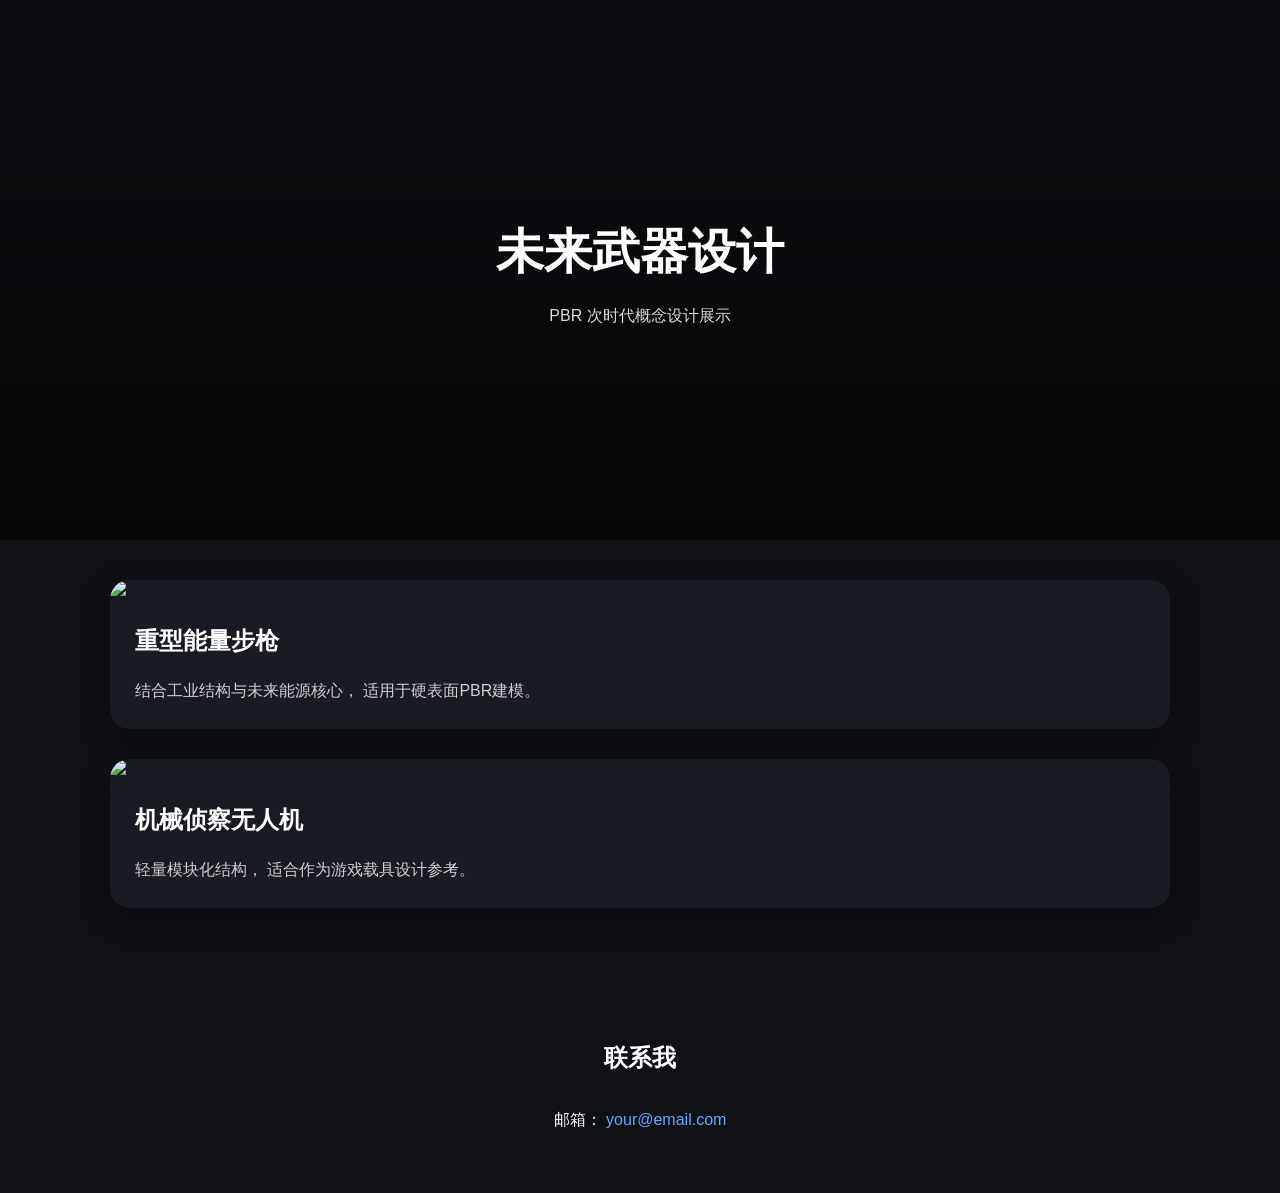
==== index.html @ 17ba1935 "Add files via upload" ====
<!DOCTYPE html>
<html lang="zh-CN">
<head>
<meta charset="UTF-8">

<!-- 手机端自适应核心 -->
<meta name="viewport" content="width=device-width, initial-scale=1.0">

<title>作品展示</title>

<style>

*{
    margin:0;
    padding:0;
    box-sizing:border-box;
}

body{
    background:#0f1115;
    color:white;
    font-family:
    "PingFang SC",
    "Microsoft YaHei",
    sans-serif;

    line-height:1.7;
}

/* 顶部封面 */

.hero{
    width:100%;
    height:60vh;

    background-image:
    url("https://picsum.photos/1200/800");

    background-size:cover;
    background-position:center;

    display:flex;
    align-items:center;
    justify-content:center;

    position:relative;
}

.hero::after{
    content:"";
    position:absolute;
    inset:0;

    background:
    linear-gradient(
        to bottom,
        rgba(0,0,0,0.2),
        rgba(0,0,0,0.7)
    );
}

.hero-content{
    position:relative;
    z-index:2;

    text-align:center;
    padding:20px;
}

.hero h1{
    font-size:48px;
    margin-bottom:10px;
}

.hero p{
    opacity:0.85;
}

/* 内容区域 */

.container{
    width:100%;
    max-width:1100px;

    margin:auto;
    padding:40px 20px;
}

/* 卡片 */

.card{
    background:#181b22;

    border-radius:20px;

    overflow:hidden;

    margin-bottom:30px;

    box-shadow:
    0 10px 30px rgba(0,0,0,0.3);
}

.card img{
    width:100%;
    display:block;
}

.card-content{
    padding:25px;
}

.card h2{
    margin-bottom:15px;
}

.card p{
    color:#cfcfcf;
}

/* 联系方式 */

.contact{
    text-align:center;
    padding:60px 20px;
}

.contact a{
    color:#66aaff;
    text-decoration:none;
}

/* 手机端优化 */

@media (max-width:768px){

    .hero{
        height:45vh;
    }

    .hero h1{
        font-size:32px;
    }

    .hero p{
        font-size:14px;
    }

    .container{
        padding:20px 15px;
    }

    .card-content{
        padding:18px;
    }

}

</style>
</head>

<body>

<!-- 顶部 -->

<section class="hero">

    <div class="hero-content">

        <h1>未来武器设计</h1>

        <p>
            PBR 次时代概念设计展示
        </p>

    </div>

</section>

<!-- 内容 -->

<div class="container">

    <!-- 作品1 -->

    <div class="card">

        <img src="https://picsum.photos/900/500?1">

        <div class="card-content">

            <h2>重型能量步枪</h2>

            <p>
                结合工业结构与未来能源核心，
                适用于硬表面PBR建模。
            </p>

        </div>

    </div>

    <!-- 作品2 -->

    <div class="card">

        <img src="https://picsum.photos/900/500?2">

        <div class="card-content">

            <h2>机械侦察无人机</h2>

            <p>
                轻量模块化结构，
                适合作为游戏载具设计参考。
            </p>

        </div>

    </div>

</div>

<!-- 联系方式 -->

<section class="contact">

    <h2>联系我</h2>

    <br>

    <p>
        邮箱：
        <a href="#">
            your@email.com
        </a>
    </p>

</section>

</body>
</html>
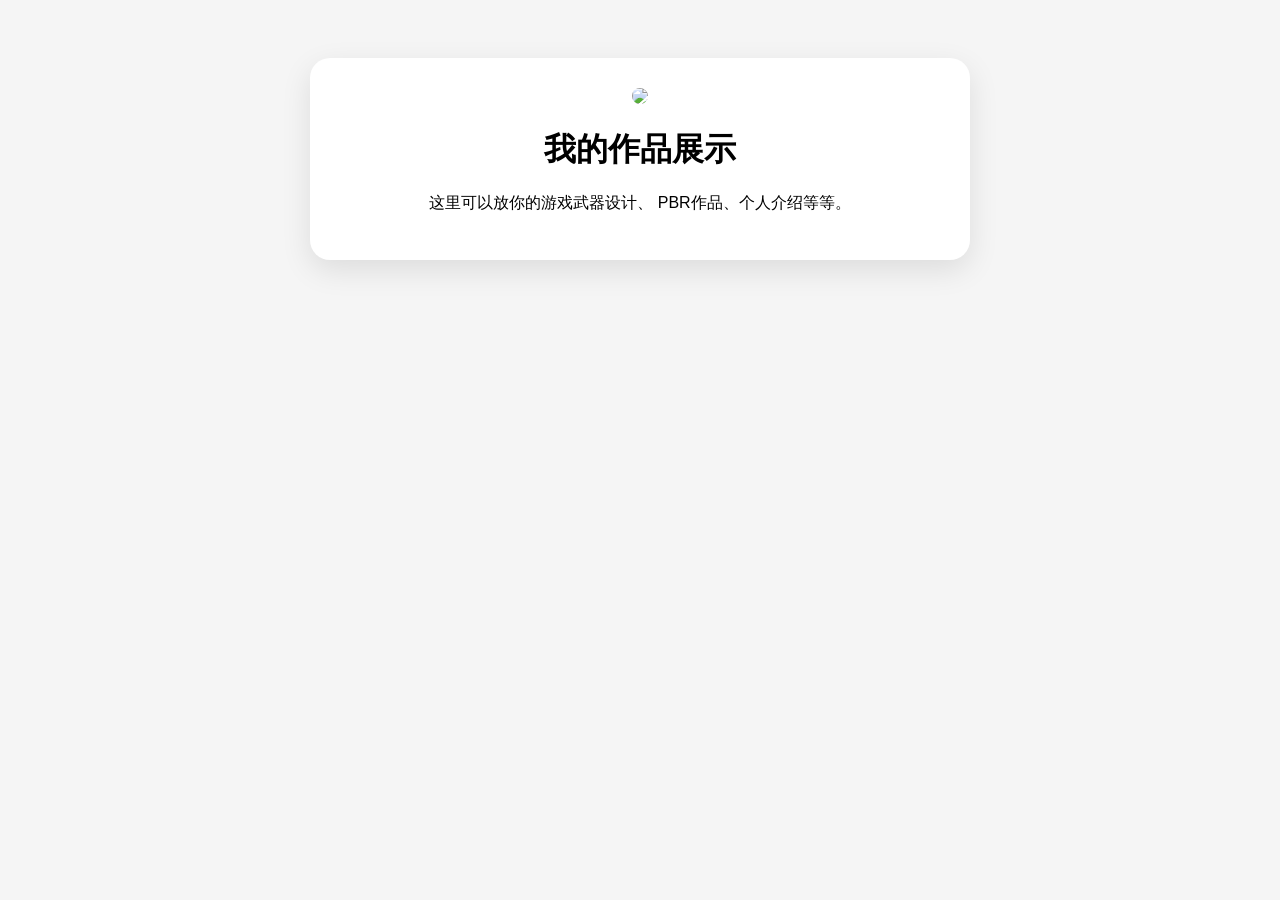
==== commit aedc8799: "Add files via upload" ====
--- a/index.html
+++ b/index.html
@@ -1,242 +1,49 @@
 <!DOCTYPE html>
-<html lang="zh-CN">
+<html lang="zh">
 <head>
-<meta charset="UTF-8">
+    <meta charset="UTF-8">
+    <meta name="viewport" content="width=device-width, initial-scale=1.0">
+    <title>我的展示页</title>
 
-<!-- 手机端自适应核心 -->
-<meta name="viewport" content="width=device-width, initial-scale=1.0">
+    <style>
+        body{
+            font-family: Arial;
+            background:#f5f5f5;
+            text-align:center;
+            padding:50px;
+        }
 
-<title>作品展示</title>
+        .card{
+            background:white;
+            max-width:600px;
+            margin:auto;
+            padding:30px;
+            border-radius:20px;
+            box-shadow:0 10px 30px rgba(0,0,0,0.1);
+        }
 
-<style>
+        img{
+            width:100%;
+            border-radius:12px;
+        }
 
-*{
-    margin:0;
-    padding:0;
-    box-sizing:border-box;
-}
-
-body{
-    background:#0f1115;
-    color:white;
-    font-family:
-    "PingFang SC",
-    "Microsoft YaHei",
-    sans-serif;
-
-    line-height:1.7;
-}
-
-/* 顶部封面 */
-
-.hero{
-    width:100%;
-    height:60vh;
-
-    background-image:
-    url("https://picsum.photos/1200/800");
-
-    background-size:cover;
-    background-position:center;
-
-    display:flex;
-    align-items:center;
-    justify-content:center;
-
-    position:relative;
-}
-
-.hero::after{
-    content:"";
-    position:absolute;
-    inset:0;
-
-    background:
-    linear-gradient(
-        to bottom,
-        rgba(0,0,0,0.2),
-        rgba(0,0,0,0.7)
-    );
-}
-
-.hero-content{
-    position:relative;
-    z-index:2;
-
-    text-align:center;
-    padding:20px;
-}
-
-.hero h1{
-    font-size:48px;
-    margin-bottom:10px;
-}
-
-.hero p{
-    opacity:0.85;
-}
-
-/* 内容区域 */
-
-.container{
-    width:100%;
-    max-width:1100px;
-
-    margin:auto;
-    padding:40px 20px;
-}
-
-/* 卡片 */
-
-.card{
-    background:#181b22;
-
-    border-radius:20px;
-
-    overflow:hidden;
-
-    margin-bottom:30px;
-
-    box-shadow:
-    0 10px 30px rgba(0,0,0,0.3);
-}
-
-.card img{
-    width:100%;
-    display:block;
-}
-
-.card-content{
-    padding:25px;
-}
-
-.card h2{
-    margin-bottom:15px;
-}
-
-.card p{
-    color:#cfcfcf;
-}
-
-/* 联系方式 */
-
-.contact{
-    text-align:center;
-    padding:60px 20px;
-}
-
-.contact a{
-    color:#66aaff;
-    text-decoration:none;
-}
-
-/* 手机端优化 */
-
-@media (max-width:768px){
-
-    .hero{
-        height:45vh;
-    }
-
-    .hero h1{
-        font-size:32px;
-    }
-
-    .hero p{
-        font-size:14px;
-    }
-
-    .container{
-        padding:20px 15px;
-    }
-
-    .card-content{
-        padding:18px;
-    }
-
-}
-
-</style>
+        h1{
+            margin-top:20px;
+        }
+    </style>
 </head>
-
 <body>
 
-<!-- 顶部 -->
+    <div class="card">
+        <img src="https://picsum.photos/600/300">
 
-<section class="hero">
-
-    <div class="hero-content">
-
-        <h1>未来武器设计</h1>
+        <h1>我的作品展示</h1>
 
         <p>
-            PBR 次时代概念设计展示
+            这里可以放你的游戏武器设计、
+            PBR作品、个人介绍等等。
         </p>
-
     </div>
-
-</section>
-
-<!-- 内容 -->
-
-<div class="container">
-
-    <!-- 作品1 -->
-
-    <div class="card">
-
-        <img src="https://picsum.photos/900/500?1">
-
-        <div class="card-content">
-
-            <h2>重型能量步枪</h2>
-
-            <p>
-                结合工业结构与未来能源核心，
-                适用于硬表面PBR建模。
-            </p>
-
-        </div>
-
-    </div>
-
-    <!-- 作品2 -->
-
-    <div class="card">
-
-        <img src="https://picsum.photos/900/500?2">
-
-        <div class="card-content">
-
-            <h2>机械侦察无人机</h2>
-
-            <p>
-                轻量模块化结构，
-                适合作为游戏载具设计参考。
-            </p>
-
-        </div>
-
-    </div>
-
-</div>
-
-<!-- 联系方式 -->
-
-<section class="contact">
-
-    <h2>联系我</h2>
-
-    <br>
-
-    <p>
-        邮箱：
-        <a href="#">
-            your@email.com
-        </a>
-    </p>
-
-</section>
 
 </body>
 </html>
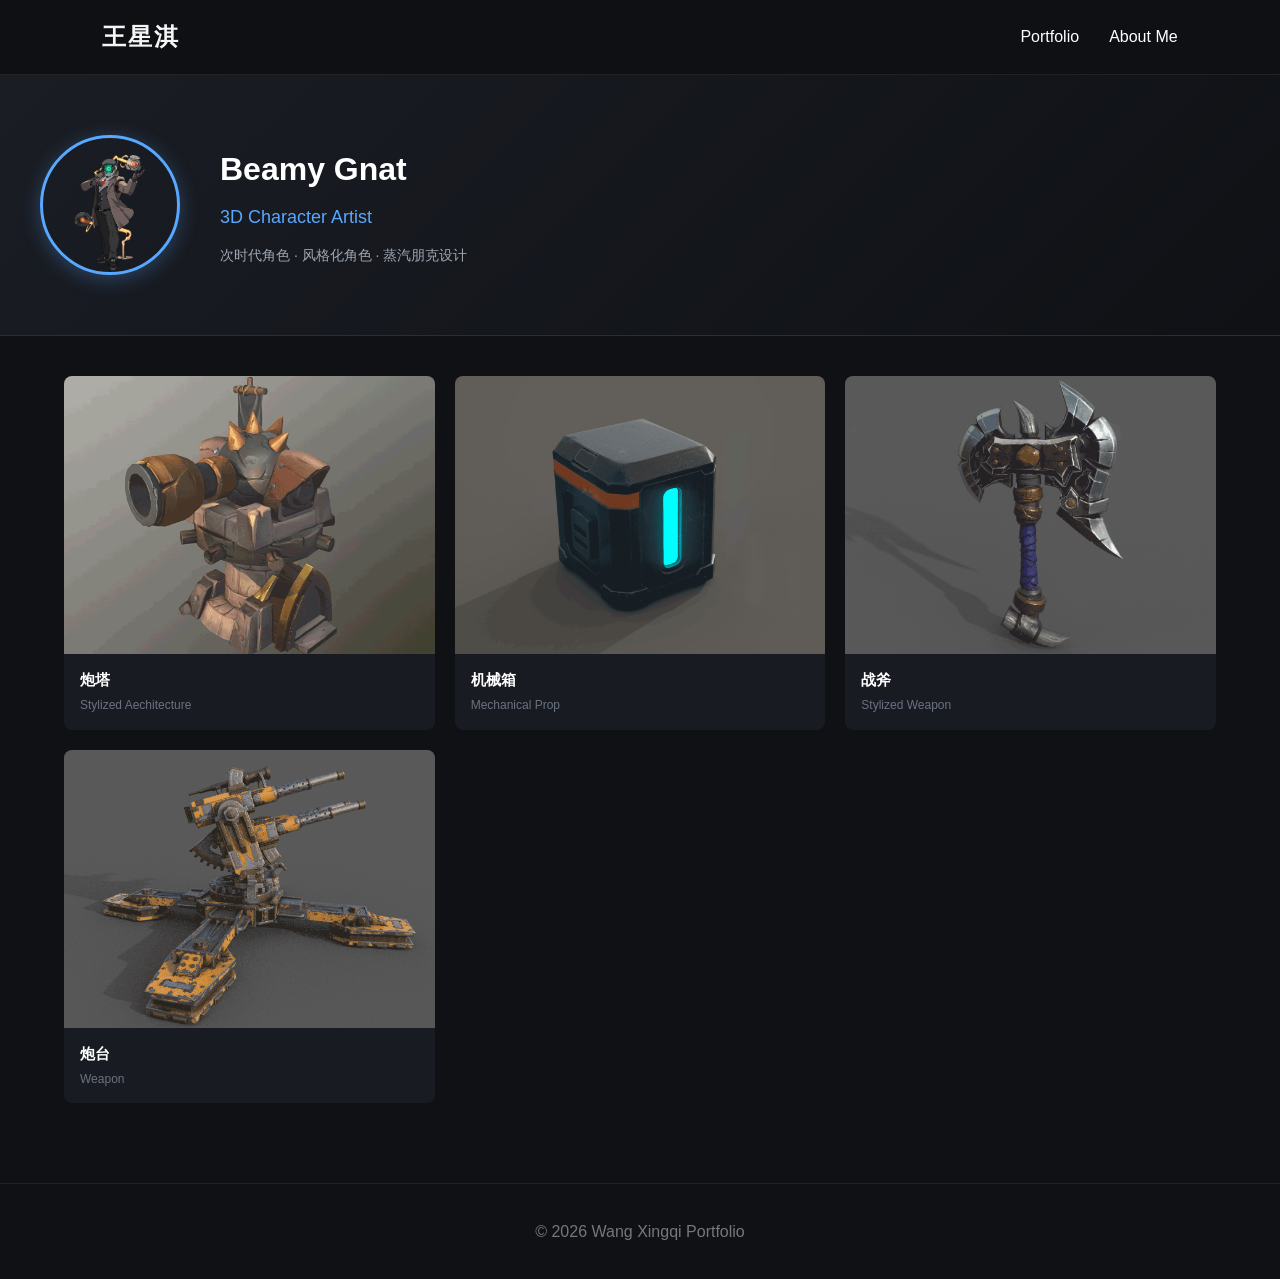
==== commit 2432b95b: "3" ====
--- a/index.html
+++ b/index.html
@@ -1,49 +1,251 @@
 <!DOCTYPE html>
-<html lang="zh">
+<html lang="zh-CN">
+
 <head>
+
     <meta charset="UTF-8">
-    <meta name="viewport" content="width=device-width, initial-scale=1.0">
-    <title>我的展示页</title>
-
-    <style>
-        body{
-            font-family: Arial;
-            background:#f5f5f5;
-            text-align:center;
-            padding:50px;
-        }
-
-        .card{
-            background:white;
-            max-width:600px;
-            margin:auto;
-            padding:30px;
-            border-radius:20px;
-            box-shadow:0 10px 30px rgba(0,0,0,0.1);
-        }
-
-        img{
-            width:100%;
-            border-radius:12px;
-        }
-
-        h1{
-            margin-top:20px;
-        }
-    </style>
+
+    <meta name="viewport"
+        content="width=device-width, initial-scale=1.0">
+
+    <title>王星淇 | Portfolio</title>
+
+    <link rel="stylesheet" href="css/style.css">
+<link rel="stylesheet" href="css/about.css">
+
 </head>
+
 <body>
 
-    <div class="card">
-        <img src="https://picsum.photos/600/300">
-
-        <h1>我的作品展示</h1>
+    <!-- 顶部导航 -->
+
+    <header>
+
+        <div class="logo">
+
+            王星淇
+
+        </div>
+
+        <nav>
+
+            <a href="index.html">Portfolio</a>
+
+            <a href="about.html">About Me</a>
+
+        </nav>
+
+    </header>
+
+
+    <!-- Profile Header -->
+
+    <section class="profile-header">
+
+        <div class="profile-content">
+
+            <div class="profile-avatar" id="avatar-container">
+                <div class="avatar-frame">
+                    <img src="icons/headportrait.webp" alt="Avatar" class="avatar" id="avatar-image">
+                </div>
+                <div class="avatar-hint">双击编辑</div>
+            </div>
+
+            <div class="profile-info">
+
+                <h1>Beamy Gnat</h1>
+
+                <h2>3D Character Artist</h2>
+
+                <p>次时代角色 · 风格化角色 · 蒸汽朋克设计</p>
+
+            </div>
+
+        </div>
+
+    </section>
+
+
+    <!-- 作品 -->
+
+    <main class="gallery">
+
+        <!-- 第一张 -->
+	<a href="works/scene01.html" class="card" data-category="modeling">
+            <img src="assets\image\scene01\cover.gif" alt="炮塔">
+            <div class="card-overlay">
+                <div class="overlay-icon">+</div>
+                <div class="overlay-info">
+                    <h4>炮塔</h4>
+                    <span>Stylized Aechitecture</span>
+                </div>
+            </div>
+            <div class="info">
+                <h3>炮塔</h3>
+                <p>Stylized Aechitecture</p>
+            </div>
+        </a>
+
+
+
+
+      
+
+
+
+	<!-- 第二张 -->
+
+	  <a href="works/prop01.html" class="card" data-category="modeling">
+            <img src="assets\image\prop01\cover.gif" alt="机箱">
+            <div class="card-overlay">
+                <div class="overlay-icon">+</div>
+                <div class="overlay-info">
+                    <h4>机械箱</h4>
+                    <span>Mechanical Prop</span>
+                </div>
+            </div>
+            <div class="info">
+                <h3>机械箱</h3>
+                <p>Mechanical Prop</p>
+            </div>
+        </a>
+
+
+
+
+
+
+	<!-- 第三张 -->
+
+		<a href="works/prop02.html" class="card" data-category="modeling">
+            <img src="assets\image\prop02\cover.gif" alt="战斧">
+            <div class="card-overlay">
+                <div class="overlay-icon">+</div>
+                <div class="overlay-info">
+                    <h4>战斧</h4>
+                    <span>Stylized Weapon</span>
+                </div>
+            </div>
+            <div class="info">
+                <h3>战斧</h3>
+                <p>Stylized Weapon</p>
+            </div>
+        </a>
+
+
+
+	<!-- 第四张 -->
+
+	<a href="works/scene02.html" class="card" data-category="modeling">
+            <img src="assets\image\scene02\cover.gif" alt="炮台">
+            <div class="card-overlay">
+                <div class="overlay-icon">+</div>
+                <div class="overlay-info">
+                    <h4>炮台</h4>
+                    <span>Weapon</span>
+                </div>
+            </div>
+            <div class="info">
+                <h3>炮台</h3>
+                <p>Weapon</p>
+            </div>
+        </a>
+
+
+
+        <!-- 新作品复制下面这一块即可 -->
+
+        <!--
+
+        <a href="works/demo.html" class="card" data-category="modeling">
+            <img src="assets\image\demo\cover.gif" alt="作品名称">
+            <div class="card-overlay">
+                <div class="overlay-icon">+</div>
+                <div class="overlay-info">
+                    <h4>新作品名称</h4>
+                    <span>分类名称</span>
+                </div>
+            </div>
+            <div class="info">
+                <h3>新作品名称</h3>
+                <p>分类名称</p>
+            </div>
+        </a>
+
+        -->
+
+    </main>
+
+
+    <!-- 底部 -->
+
+    <footer>
 
         <p>
-            这里可以放你的游戏武器设计、
-            PBR作品、个人介绍等等。
+
+            © 2026 Wang Xingqi Portfolio
+
         </p>
+
+    </footer>
+
+    <div class="avatar-editor-modal" id="avatar-editor-modal">
+        <div class="modal-overlay" id="modal-overlay"></div>
+        <div class="modal-content">
+            <div class="modal-header">
+                <h3>编辑头像</h3>
+                <button class="close-btn" id="close-editor">×</button>
+            </div>
+            <div class="modal-body">
+                <div class="editor-preview">
+                    <div class="preview-frame">
+                        <img src="icons/headportrait.webp" class="preview-image" id="preview-image">
+                    </div>
+                </div>
+                <div class="editor-controls">
+                    <div class="control-group">
+                        <label>水平位置</label>
+                        <input type="range" id="crop-x" min="0" max="100" value="50">
+                    </div>
+                    <div class="control-group">
+                        <label>垂直位置</label>
+                        <input type="range" id="crop-y" min="0" max="100" value="15">
+                    </div>
+                    <div class="control-group">
+                        <label>缩放</label>
+                        <input type="range" id="scale" min="1" max="3" step="0.1" value="1">
+                    </div>
+                    <div class="control-group">
+                        <label>旋转</label>
+                        <input type="range" id="rotate" min="-180" max="180" value="0">
+                    </div>
+                    <div class="control-row">
+                        <button id="flip-h">水平翻转</button>
+                        <button id="flip-v">垂直翻转</button>
+                    </div>
+                    <div class="control-row">
+                        <button id="reset-avatar">重置</button>
+                        <button id="apply-avatar">应用</button>
+                    </div>
+                </div>
+            </div>
+        </div>
     </div>
 
+    <div class="confirm-modal" id="confirm-modal">
+        <div class="modal-overlay" id="confirm-overlay"></div>
+        <div class="confirm-content">
+            <h3>确认应用更改？</h3>
+            <p>更改将被保存并在下次打开网页时保留。</p>
+            <div class="confirm-buttons">
+                <button id="confirm-no">取消</button>
+                <button id="confirm-yes">确认</button>
+            </div>
+        </div>
+    </div>
+
+    <script src="js/script.js"></script>
+
 </body>
+
 </html>
--- a/css/style.css
+++ b/css/style.css
@@ -0,0 +1,627 @@
+/* ===========================
+   全局设置
+=========================== */
+
+* {
+    margin: 0;
+    padding: 0;
+    box-sizing: border-box;
+}
+
+html {
+    scroll-behavior: smooth;
+}
+
+body {
+    background: #0f1115;
+    color: #f5f5f5;
+    font-family: "Microsoft YaHei", "PingFang SC", Arial, sans-serif;
+    line-height: 1.6;
+}
+
+/* ===========================
+   顶部导航
+=========================== */
+
+header {
+    position: sticky;
+    top: 0;
+    z-index: 1000;
+
+    background: rgba(15,17,21,.9);
+    backdrop-filter: blur(10px);
+
+    display: flex;
+    justify-content: space-between;
+    align-items: center;
+
+    padding: 18px 8%;
+    border-bottom: 1px solid #222;
+}
+
+.logo {
+    font-size: 24px;
+    font-weight: bold;
+    letter-spacing: 2px;
+}
+
+nav {
+    display: flex;
+    gap: 30px;
+}
+
+nav a {
+
+    color: white;
+
+    text-decoration: none;
+
+    transition: .3s;
+}
+
+nav a:hover {
+
+    color: #59a8ff;
+
+}
+
+/* ===========================
+   Profile Header
+=========================== */
+
+.profile-header {
+    background: linear-gradient(135deg, #1a1d24 0%, #0f1115 100%);
+    padding: 60px 20px;
+    border-bottom: 1px solid #2a2e38;
+}
+
+.profile-content {
+    max-width: 1200px;
+    margin: 0 auto;
+    display: flex;
+    align-items: center;
+    gap: 40px;
+}
+
+.profile-avatar {
+    flex-shrink: 0;
+    position: relative;
+}
+
+.avatar-frame {
+    width: 140px;
+    height: 140px;
+    border-radius: 50%;
+    overflow: hidden;
+    border: 3px solid #59a8ff;
+    box-shadow: 0 4px 20px rgba(89, 168, 255, 0.3);
+    cursor: pointer;
+    position: relative;
+}
+
+.avatar {
+    width: 100%;
+    height: 100%;
+    object-fit: cover;
+    object-position: 50% 15%;
+    transform-origin: center center;
+    transition: transform 0.2s ease;
+}
+
+.avatar-hint {
+    position: absolute;
+    bottom: -24px;
+    left: 50%;
+    transform: translateX(-50%);
+    font-size: 11px;
+    color: #6b7280;
+    opacity: 0;
+    transition: opacity 0.3s ease;
+}
+
+.profile-avatar:hover .avatar-hint {
+    opacity: 1;
+}
+
+.avatar-editor-modal {
+    display: none;
+    position: fixed;
+    top: 0;
+    left: 0;
+    right: 0;
+    bottom: 0;
+    z-index: 2000;
+    justify-content: center;
+    align-items: center;
+}
+
+.avatar-editor-modal.active {
+    display: flex;
+}
+
+.modal-overlay {
+    position: absolute;
+    top: 0;
+    left: 0;
+    right: 0;
+    bottom: 0;
+    background: rgba(0, 0, 0, 0.8);
+    backdrop-filter: blur(4px);
+}
+
+.modal-content {
+    position: relative;
+    background: #1a1d24;
+    border-radius: 12px;
+    border: 1px solid #2d313a;
+    width: 90%;
+    max-width: 600px;
+    max-height: 90vh;
+    overflow: hidden;
+    animation: modalIn 0.3s ease;
+}
+
+@keyframes modalIn {
+    from {
+        opacity: 0;
+        transform: scale(0.95);
+    }
+    to {
+        opacity: 1;
+        transform: scale(1);
+    }
+}
+
+.modal-header {
+    display: flex;
+    justify-content: space-between;
+    align-items: center;
+    padding: 16px 20px;
+    border-bottom: 1px solid #2d313a;
+}
+
+.modal-header h3 {
+    font-size: 18px;
+    font-weight: 600;
+}
+
+.close-btn {
+    width: 32px;
+    height: 32px;
+    border: none;
+    background: #2d313a;
+    color: #f5f5f5;
+    border-radius: 6px;
+    font-size: 20px;
+    cursor: pointer;
+    display: flex;
+    justify-content: center;
+    align-items: center;
+    transition: all 0.2s ease;
+}
+
+.close-btn:hover {
+    background: #59a8ff;
+}
+
+.modal-body {
+    padding: 20px;
+    display: flex;
+    gap: 24px;
+}
+
+.editor-preview {
+    flex-shrink: 0;
+}
+
+.preview-frame {
+    width: 200px;
+    height: 200px;
+    border-radius: 50%;
+    overflow: hidden;
+    border: 3px solid #59a8ff;
+    position: relative;
+    box-shadow: 0 4px 20px rgba(89, 168, 255, 0.3);
+}
+
+.preview-image {
+    width: 100%;
+    height: 100%;
+    object-fit: cover;
+    object-position: center center;
+    transform-origin: center center;
+    transition: transform 0.2s ease;
+}
+
+.editor-controls {
+    flex: 1;
+    min-width: 0;
+}
+
+.control-group {
+    margin-bottom: 14px;
+}
+
+.control-group label {
+    display: block;
+    font-size: 12px;
+    color: #9ea6b2;
+    margin-bottom: 6px;
+}
+
+.control-group input[type="range"] {
+    width: 100%;
+    height: 4px;
+    background: #2d313a;
+    border-radius: 2px;
+    outline: none;
+    appearance: none;
+    cursor: pointer;
+}
+
+.control-group input[type="range"]::-webkit-slider-thumb {
+    appearance: none;
+    width: 16px;
+    height: 16px;
+    background: #59a8ff;
+    border-radius: 50%;
+    cursor: pointer;
+    transition: transform 0.15s ease;
+}
+
+.control-group input[type="range"]::-webkit-slider-thumb:hover {
+    transform: scale(1.2);
+}
+
+.control-row {
+    display: flex;
+    gap: 10px;
+    margin-top: 14px;
+}
+
+.control-row button {
+    flex: 1;
+    padding: 10px 14px;
+    background: #2d313a;
+    border: none;
+    border-radius: 6px;
+    color: #f5f5f5;
+    font-size: 12px;
+    cursor: pointer;
+    transition: all 0.2s ease;
+}
+
+.control-row button:hover {
+    background: #59a8ff;
+    color: white;
+}
+
+.control-row button#apply-avatar {
+    background: #59a8ff;
+    color: white;
+}
+
+.control-row button#apply-avatar:hover {
+    background: #3d8de6;
+}
+
+/* ===========================
+   确认对话框
+=========================== */
+
+.confirm-modal {
+    display: none;
+    position: fixed;
+    top: 0;
+    left: 0;
+    right: 0;
+    bottom: 0;
+    z-index: 2100;
+    justify-content: center;
+    align-items: center;
+}
+
+.confirm-modal.active {
+    display: flex;
+}
+
+.confirm-content {
+    position: relative;
+    background: #1a1d24;
+    border-radius: 12px;
+    border: 1px solid #2d313a;
+    padding: 24px;
+    width: 90%;
+    max-width: 360px;
+    text-align: center;
+    animation: modalIn 0.2s ease;
+}
+
+.confirm-content h3 {
+    font-size: 18px;
+    margin-bottom: 8px;
+}
+
+.confirm-content p {
+    font-size: 14px;
+    color: #9ea6b2;
+    margin-bottom: 20px;
+}
+
+.confirm-buttons {
+    display: flex;
+    gap: 12px;
+}
+
+.confirm-buttons button {
+    flex: 1;
+    padding: 10px 14px;
+    border: none;
+    border-radius: 6px;
+    font-size: 14px;
+    cursor: pointer;
+    transition: all 0.2s ease;
+}
+
+.confirm-buttons button#confirm-no {
+    background: #2d313a;
+    color: #f5f5f5;
+}
+
+.confirm-buttons button#confirm-no:hover {
+    background: #3d424b;
+}
+
+.confirm-buttons button#confirm-yes {
+    background: #59a8ff;
+    color: white;
+}
+
+.confirm-buttons button#confirm-yes:hover {
+    background: #3d8de6;
+}
+
+.profile-info h1 {
+    font-size: 32px;
+    margin-bottom: 8px;
+    color: #ffffff;
+}
+
+.profile-info h2 {
+    font-size: 18px;
+    font-weight: normal;
+    color: #59a8ff;
+    margin-bottom: 12px;
+}
+
+.profile-info p {
+    font-size: 14px;
+    color: #9ea6b2;
+    line-height: 1.6;
+}
+
+/* ===========================
+   分类按钮
+=========================== */
+
+.category {
+    max-width: 1400px;
+    margin: 0 auto;
+    padding: 30px 5% 0;
+    display: flex;
+    justify-content: flex-start;
+    flex-wrap: wrap;
+    gap: 12px;
+}
+
+.category button {
+    background: transparent;
+    color: #9ea6b2;
+    border: 1px solid #2d313a;
+    padding: 8px 20px;
+    border-radius: 6px;
+    cursor: pointer;
+    font-size: 13px;
+    transition: all 0.25s ease;
+}
+
+.category button:hover {
+    background: rgba(89, 168, 255, 0.1);
+    border-color: #59a8ff;
+    color: #59a8ff;
+}
+
+.category .active {
+    background: #59a8ff;
+    border-color: #59a8ff;
+    color: white;
+}
+
+/* ===========================
+   作品区
+=========================== */
+
+.gallery {
+    width: 90%;
+    max-width: 1400px;
+    margin: 0 auto;
+    display: grid;
+    grid-template-columns: repeat(auto-fill, minmax(320px, 1fr));
+    gap: 20px;
+    padding: 40px 0 80px;
+}
+
+/* ===========================
+   卡片
+=========================== */
+
+.card {
+    background: #181b22;
+    border-radius: 8px;
+    overflow: hidden;
+    text-decoration: none;
+    color: white;
+    transition: all 0.3s ease;
+    position: relative;
+}
+
+.card:hover {
+    transform: translateY(-4px);
+    box-shadow: 0 10px 30px rgba(0, 0, 0, 0.4);
+}
+
+.card:hover .card-overlay {
+    opacity: 1;
+}
+
+.card-overlay {
+    position: absolute;
+    top: 0;
+    left: 0;
+    right: 0;
+    bottom: 0;
+    background: rgba(0, 0, 0, 0.6);
+    display: flex;
+    flex-direction: column;
+    justify-content: center;
+    align-items: center;
+    opacity: 0;
+    transition: opacity 0.3s ease;
+    backdrop-filter: blur(2px);
+}
+
+.overlay-icon {
+    width: 50px;
+    height: 50px;
+    border-radius: 50%;
+    background: rgba(89, 168, 255, 0.9);
+    display: flex;
+    justify-content: center;
+    align-items: center;
+    font-size: 20px;
+    margin-bottom: 12px;
+}
+
+.overlay-info {
+    text-align: center;
+}
+
+.overlay-info h4 {
+    font-size: 16px;
+    margin-bottom: 4px;
+}
+
+.overlay-info span {
+    font-size: 12px;
+    color: #9ea6b2;
+}
+
+/* ===========================
+   图片统一尺寸
+=========================== */
+
+.card img {
+    width: 100%;
+    aspect-ratio: 4 / 3;
+    object-fit: cover;
+    display: block;
+    transition: transform 0.4s ease;
+}
+
+.card:hover img {
+    transform: scale(1.05);
+}
+
+/* ===========================
+   卡片文字
+=========================== */
+
+.info {
+    padding: 14px 16px;
+}
+
+.info h3 {
+    margin-bottom: 4px;
+    font-size: 15px;
+    font-weight: 600;
+    white-space: nowrap;
+    overflow: hidden;
+    text-overflow: ellipsis;
+}
+
+.info p {
+    color: #6b7280;
+    font-size: 12px;
+}
+
+/* ===========================
+   页脚
+=========================== */
+
+footer {
+
+    border-top: 1px solid #222;
+
+    text-align: center;
+
+    padding: 35px;
+
+    color: #777;
+
+}
+
+/* ===========================
+   手机适配
+=========================== */
+
+@media(max-width:768px){
+    header {
+        flex-direction: column;
+        gap: 15px;
+        padding: 14px 5%;
+    }
+
+    .profile-header {
+        padding: 40px 20px;
+    }
+
+    .profile-content {
+        flex-direction: column;
+        text-align: center;
+        gap: 24px;
+    }
+
+    .avatar-frame {
+        width: 100px;
+        height: 100px;
+    }
+
+    .modal-body {
+        flex-direction: column;
+        align-items: center;
+    }
+
+    .preview-frame {
+        width: 160px;
+        height: 160px;
+    }
+
+    .profile-info h1 {
+        font-size: 26px;
+    }
+
+    .profile-info h2 {
+        font-size: 16px;
+    }
+
+    .category {
+        justify-content: center;
+    }
+
+    .gallery {
+        width: 95%;
+        grid-template-columns: repeat(auto-fill, minmax(280px, 1fr));
+        gap: 16px;
+        padding: 30px 0 60px;
+    }
+}
--- a/css/about.css
+++ b/css/about.css
@@ -0,0 +1,326 @@
+/* ==========================
+   About Page Style
+   Wang Xingqi Portfolio
+========================== */
+
+
+
+/* ==========================
+   个人介绍区域
+========================== */
+
+
+.about {
+
+    width: 90%;
+
+    max-width: 1000px;
+
+    margin: auto;
+
+    padding: 80px 0 50px;
+
+}
+
+
+
+.about-container {
+
+
+    display: flex;
+
+    align-items: center;
+
+    gap: 50px;
+
+
+}
+
+
+
+
+
+/* ==========================
+   头像
+========================== */
+
+
+.avatar {
+
+
+    flex: 0 0 160px;
+
+
+}
+
+
+
+.avatar img {
+
+
+    width: 160px;
+
+    height: 160px;
+
+
+    object-fit: cover;
+
+
+    border-radius: 50%;
+
+
+    border: 3px solid #2a2e38;
+
+
+}
+
+
+
+
+
+/* ==========================
+   文字介绍
+========================== */
+
+
+.about-text {
+
+
+    flex:1;
+
+
+}
+
+
+
+.about-text h1 {
+
+
+    font-size:38px;
+
+    margin-bottom:8px;
+
+
+}
+
+
+
+.about-text h2 {
+
+
+    color:#59a8ff;
+
+    font-size:18px;
+
+    font-weight:normal;
+
+    margin-bottom:24px;
+
+
+}
+
+
+
+.about-text p {
+
+
+    color:#b8b8b8;
+
+    line-height:1.9;
+
+    margin-bottom:12px;
+
+
+}
+
+
+
+.about-text .intro {
+
+
+    color:white;
+
+    font-size:16px;
+
+
+}
+
+
+
+
+
+/* ==========================
+   教育经历
+========================== */
+
+
+.education {
+
+
+    width:90%;
+
+    max-width:1000px;
+
+    margin:auto;
+
+    padding:35px 0;
+
+
+}
+
+
+
+.education h2,
+
+.contact h2 {
+
+    font-size:24px;
+
+    margin-bottom:25px;
+
+}
+
+
+
+.timeline {
+
+
+    background:#181b22;
+
+    padding:22px;
+
+    border-left:3px solid #59a8ff;
+
+    border-radius:8px;
+
+
+}
+
+
+
+.timeline h3 {
+
+    font-size:20px;
+
+    margin-bottom:8px;
+
+}
+
+
+
+.timeline p {
+
+    color:#aaa;
+
+    margin:4px 0;
+
+    font-size:14px;
+
+}
+
+
+
+
+
+/* ==========================
+   联系方式
+========================== */
+
+
+.contact {
+
+
+    width:90%;
+
+    max-width:1000px;
+
+
+    margin:auto;
+
+
+    padding:35px 0 80px;
+
+
+}
+
+
+
+.contact p {
+
+    color:#bbb;
+
+    margin:8px 0;
+
+    font-size:14px;
+
+}
+
+
+
+
+
+/* ==========================
+   手机适配
+========================== */
+
+
+@media(max-width:768px){
+
+
+
+.about-container{
+
+
+    flex-direction:column;
+
+
+    text-align:center;
+
+
+}
+
+
+
+.avatar{
+
+
+    flex:auto;
+
+
+}
+
+
+
+.avatar img{
+
+
+    width:120px;
+
+    height:120px;
+
+
+}
+
+
+
+.about-text h1{
+
+
+    font-size:32px;
+
+
+}
+
+
+
+.skill-list{
+
+
+    grid-template-columns:1fr;
+
+
+}
+
+
+
+}
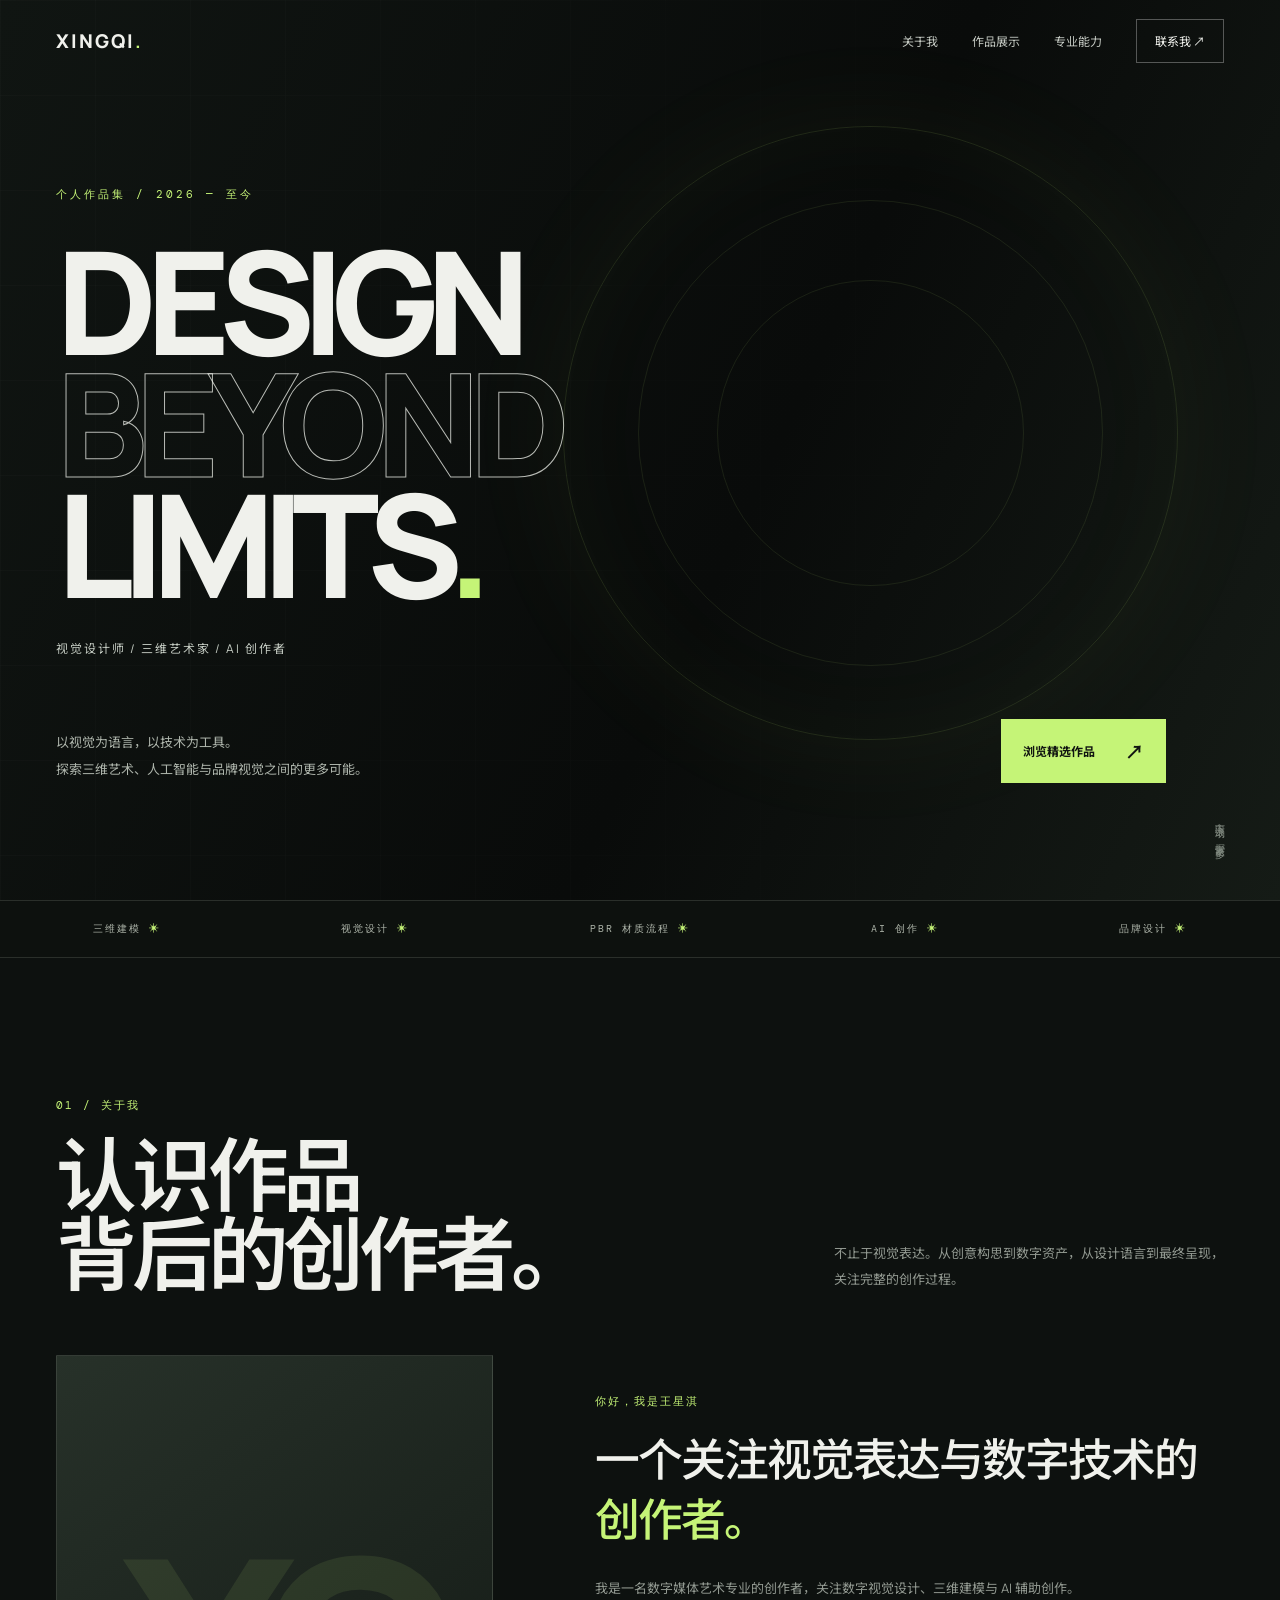
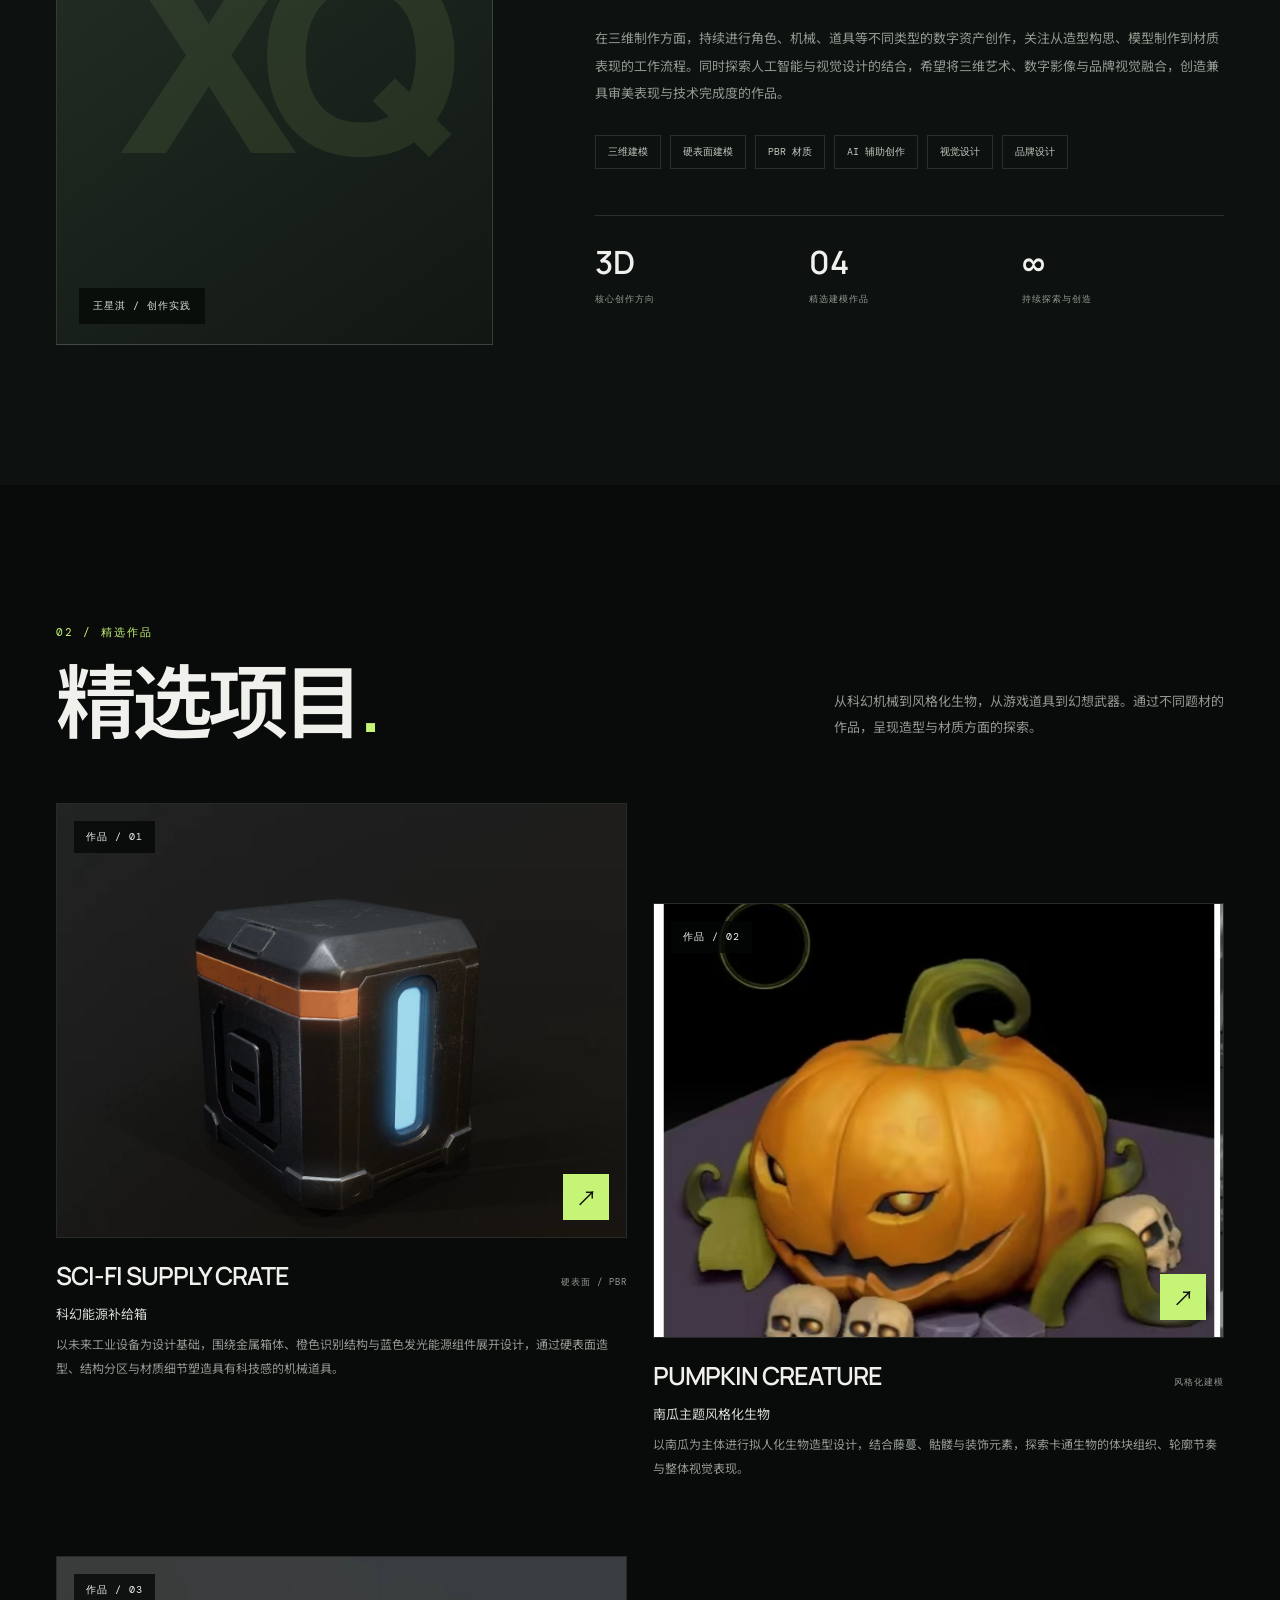
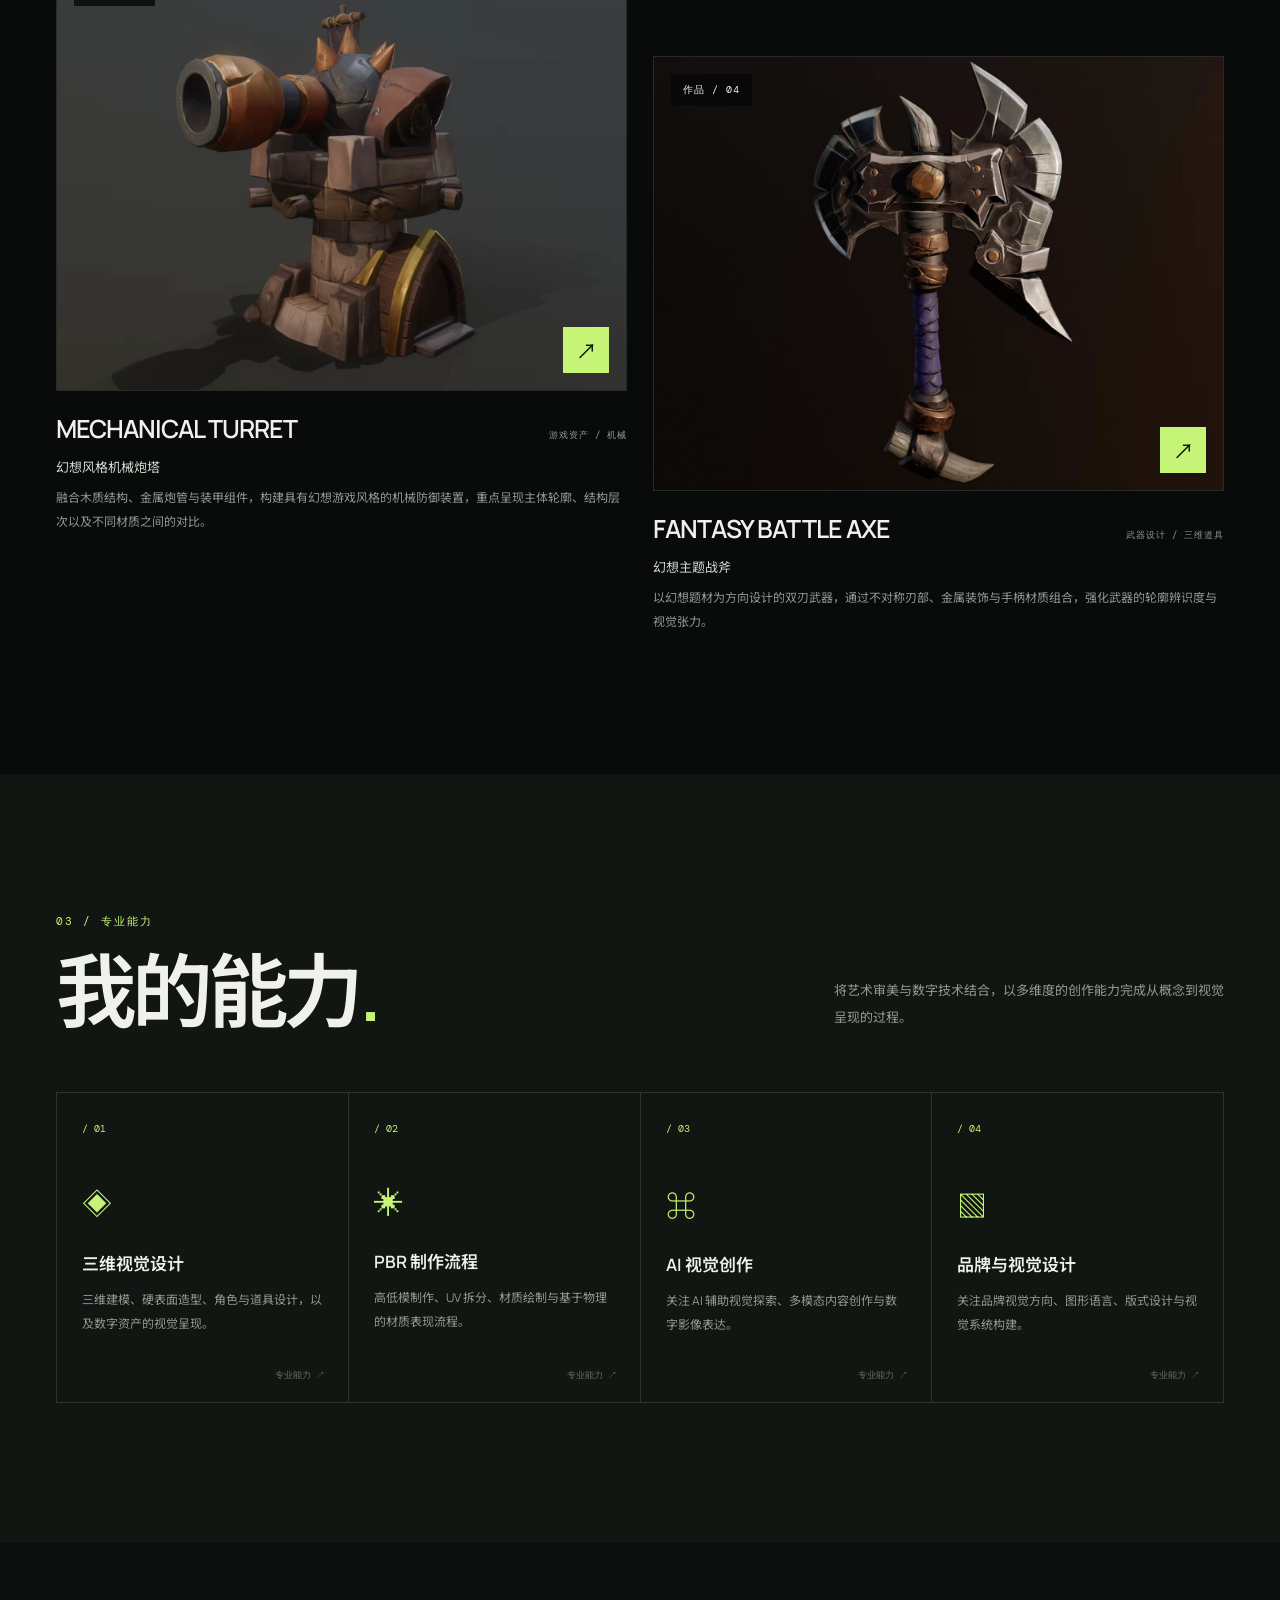
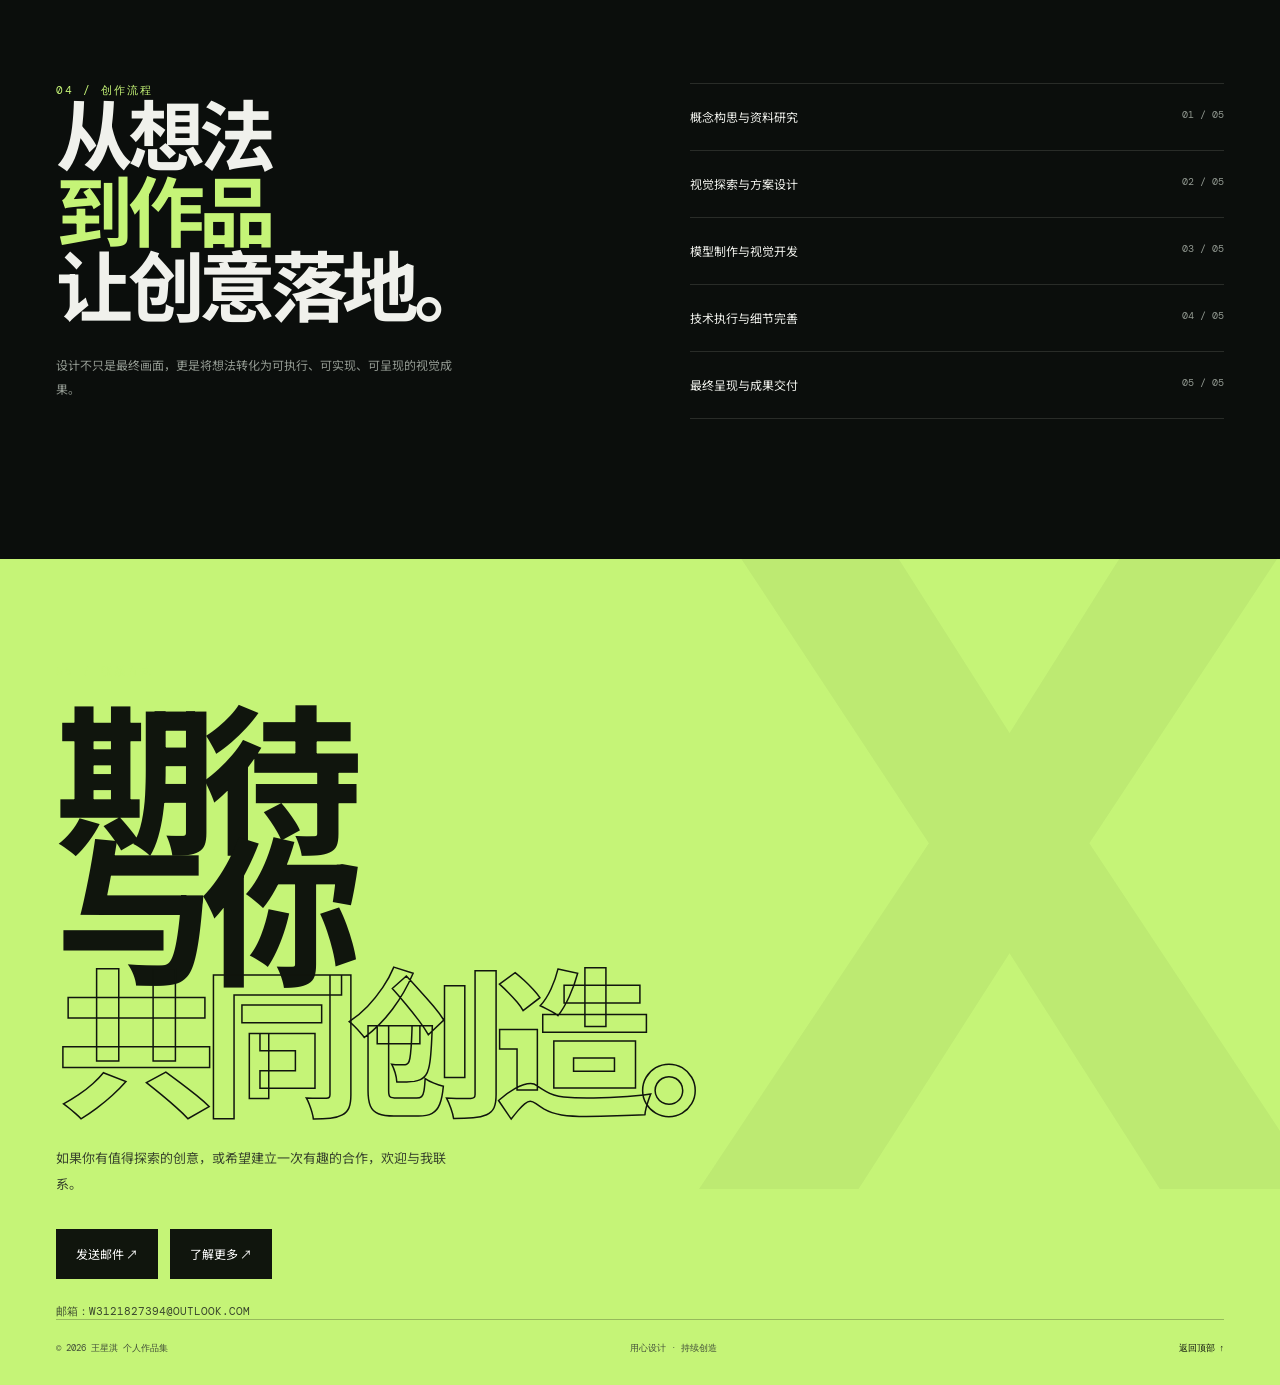
==== commit 61983596: "Add files via upload" ====
--- a/index.html
+++ b/index.html
@@ -1,251 +1,77 @@
-<!DOCTYPE html>
-<html lang="zh-CN">
-
-<head>
-
-    <meta charset="UTF-8">
-
-    <meta name="viewport"
-        content="width=device-width, initial-scale=1.0">
-
-    <title>王星淇 | Portfolio</title>
-
-    <link rel="stylesheet" href="css/style.css">
-<link rel="stylesheet" href="css/about.css">
-
-</head>
-
-<body>
-
-    <!-- 顶部导航 -->
-
-    <header>
-
-        <div class="logo">
-
-            王星淇
-
-        </div>
-
-        <nav>
-
-            <a href="index.html">Portfolio</a>
-
-            <a href="about.html">About Me</a>
-
-        </nav>
-
-    </header>
-
-
-    <!-- Profile Header -->
-
-    <section class="profile-header">
-
-        <div class="profile-content">
-
-            <div class="profile-avatar" id="avatar-container">
-                <div class="avatar-frame">
-                    <img src="icons/headportrait.webp" alt="Avatar" class="avatar" id="avatar-image">
-                </div>
-                <div class="avatar-hint">双击编辑</div>
-            </div>
-
-            <div class="profile-info">
-
-                <h1>Beamy Gnat</h1>
-
-                <h2>3D Character Artist</h2>
-
-                <p>次时代角色 · 风格化角色 · 蒸汽朋克设计</p>
-
-            </div>
-
-        </div>
-
-    </section>
-
-
-    <!-- 作品 -->
-
-    <main class="gallery">
-
-        <!-- 第一张 -->
-	<a href="works/scene01.html" class="card" data-category="modeling">
-            <img src="assets\image\scene01\cover.gif" alt="炮塔">
-            <div class="card-overlay">
-                <div class="overlay-icon">+</div>
-                <div class="overlay-info">
-                    <h4>炮塔</h4>
-                    <span>Stylized Aechitecture</span>
-                </div>
-            </div>
-            <div class="info">
-                <h3>炮塔</h3>
-                <p>Stylized Aechitecture</p>
-            </div>
-        </a>
-
-
-
-
-      
-
-
-
-	<!-- 第二张 -->
-
-	  <a href="works/prop01.html" class="card" data-category="modeling">
-            <img src="assets\image\prop01\cover.gif" alt="机箱">
-            <div class="card-overlay">
-                <div class="overlay-icon">+</div>
-                <div class="overlay-info">
-                    <h4>机械箱</h4>
-                    <span>Mechanical Prop</span>
-                </div>
-            </div>
-            <div class="info">
-                <h3>机械箱</h3>
-                <p>Mechanical Prop</p>
-            </div>
-        </a>
-
-
-
-
-
-
-	<!-- 第三张 -->
-
-		<a href="works/prop02.html" class="card" data-category="modeling">
-            <img src="assets\image\prop02\cover.gif" alt="战斧">
-            <div class="card-overlay">
-                <div class="overlay-icon">+</div>
-                <div class="overlay-info">
-                    <h4>战斧</h4>
-                    <span>Stylized Weapon</span>
-                </div>
-            </div>
-            <div class="info">
-                <h3>战斧</h3>
-                <p>Stylized Weapon</p>
-            </div>
-        </a>
-
-
-
-	<!-- 第四张 -->
-
-	<a href="works/scene02.html" class="card" data-category="modeling">
-            <img src="assets\image\scene02\cover.gif" alt="炮台">
-            <div class="card-overlay">
-                <div class="overlay-icon">+</div>
-                <div class="overlay-info">
-                    <h4>炮台</h4>
-                    <span>Weapon</span>
-                </div>
-            </div>
-            <div class="info">
-                <h3>炮台</h3>
-                <p>Weapon</p>
-            </div>
-        </a>
-
-
-
-        <!-- 新作品复制下面这一块即可 -->
-
-        <!--
-
-        <a href="works/demo.html" class="card" data-category="modeling">
-            <img src="assets\image\demo\cover.gif" alt="作品名称">
-            <div class="card-overlay">
-                <div class="overlay-icon">+</div>
-                <div class="overlay-info">
-                    <h4>新作品名称</h4>
-                    <span>分类名称</span>
-                </div>
-            </div>
-            <div class="info">
-                <h3>新作品名称</h3>
-                <p>分类名称</p>
-            </div>
-        </a>
-
-        -->
-
-    </main>
-
-
-    <!-- 底部 -->
-
-    <footer>
-
-        <p>
-
-            © 2026 Wang Xingqi Portfolio
-
-        </p>
-
-    </footer>
-
-    <div class="avatar-editor-modal" id="avatar-editor-modal">
-        <div class="modal-overlay" id="modal-overlay"></div>
-        <div class="modal-content">
-            <div class="modal-header">
-                <h3>编辑头像</h3>
-                <button class="close-btn" id="close-editor">×</button>
-            </div>
-            <div class="modal-body">
-                <div class="editor-preview">
-                    <div class="preview-frame">
-                        <img src="icons/headportrait.webp" class="preview-image" id="preview-image">
-                    </div>
-                </div>
-                <div class="editor-controls">
-                    <div class="control-group">
-                        <label>水平位置</label>
-                        <input type="range" id="crop-x" min="0" max="100" value="50">
-                    </div>
-                    <div class="control-group">
-                        <label>垂直位置</label>
-                        <input type="range" id="crop-y" min="0" max="100" value="15">
-                    </div>
-                    <div class="control-group">
-                        <label>缩放</label>
-                        <input type="range" id="scale" min="1" max="3" step="0.1" value="1">
-                    </div>
-                    <div class="control-group">
-                        <label>旋转</label>
-                        <input type="range" id="rotate" min="-180" max="180" value="0">
-                    </div>
-                    <div class="control-row">
-                        <button id="flip-h">水平翻转</button>
-                        <button id="flip-v">垂直翻转</button>
-                    </div>
-                    <div class="control-row">
-                        <button id="reset-avatar">重置</button>
-                        <button id="apply-avatar">应用</button>
-                    </div>
-                </div>
-            </div>
-        </div>
-    </div>
-
-    <div class="confirm-modal" id="confirm-modal">
-        <div class="modal-overlay" id="confirm-overlay"></div>
-        <div class="confirm-content">
-            <h3>确认应用更改？</h3>
-            <p>更改将被保存并在下次打开网页时保留。</p>
-            <div class="confirm-buttons">
-                <button id="confirm-no">取消</button>
-                <button id="confirm-yes">确认</button>
-            </div>
-        </div>
-    </div>
-
-    <script src="js/script.js"></script>
-
-</body>
-
-</html>+<!DOCTYPE html>
+<html lang="zh-CN">
+<head>
+<meta charset="UTF-8">
+<meta name="viewport" content="width=device-width, initial-scale=1.0">
+<meta name="theme-color" content="#090b0a">
+<meta name="description" content="王星淇个人作品集｜视觉设计、三维建模与 AI 创作">
+<title>王星淇 — 个人作品集</title>
+<link rel="preconnect" href="https://fonts.googleapis.com">
+<link rel="preconnect" href="https://fonts.gstatic.com" crossorigin>
+<link href="https://fonts.googleapis.com/css2?family=DM+Mono:wght@400;500&family=Manrope:wght@400;500;600;700;800&family=Noto+Sans+SC:wght@300;400;500;600;700;900&display=swap" rel="stylesheet">
+<style>
+:root{--bg:#090b0a;--panel:#111613;--text:#f0f1ec;--muted:#929991;--line:rgba(235,242,232,.13);--accent:#c5f477;--max:1700px}
+*{box-sizing:border-box;margin:0;padding:0}html{scroll-behavior:smooth;scroll-padding-top:86px;background:var(--bg)}body{background:var(--bg);color:var(--text);font-family:Manrope,"Noto Sans SC",sans-serif;overflow-x:hidden}a{color:inherit;text-decoration:none}button{font:inherit;cursor:pointer}::selection{background:var(--accent);color:#101410}
+.wrap{width:calc(100% - 112px);max-width:var(--max);margin:auto}.mono,.eyebrow,.project-index,.project-type{font-family:"DM Mono",monospace}.eyebrow{font-size:11px;letter-spacing:2px;color:var(--accent)}.section{padding:140px 0}.section-head{display:flex;justify-content:space-between;align-items:end;gap:35px;margin-bottom:62px}.section-title{font-size:clamp(48px,6.3vw,88px);font-weight:600;letter-spacing:-.065em;line-height:.98;margin-top:22px}.section-copy{max-width:390px;color:var(--muted);font-size:13px;line-height:2.05}.accent{color:var(--accent)}
+.nav{position:fixed;z-index:50;inset:0 0 auto;height:82px;border-bottom:1px solid transparent;transition:.35s}.nav.scrolled{background:rgba(9,11,10,.9);backdrop-filter:blur(18px);border-color:var(--line)}.nav-inner{height:100%;width:calc(100% - 112px);max-width:var(--max);margin:auto;display:flex;align-items:center;justify-content:space-between}.logo{font-weight:800;letter-spacing:2px;font-size:19px}.logo b{color:var(--accent)}.nav-right{display:flex;align-items:center;gap:34px}.nav-right a{font-size:12px;color:#c4c9c2;transition:.2s}.nav-right a:hover{color:var(--accent)}.nav-right .contact-nav{border:1px solid rgba(255,255,255,.3);padding:12px 18px;color:var(--text)}.nav-right .contact-nav:hover{background:var(--accent);border-color:var(--accent);color:#111}
+.hero{height:min(980px,100svh);min-height:740px;position:relative;display:flex;align-items:center;overflow:hidden;background:linear-gradient(115deg,#101512 0%,#090b0a 58%,#151b16 100%)}.hero:before{content:"";position:absolute;inset:0;opacity:.13;background-image:linear-gradient(rgba(255,255,255,.13) 1px,transparent 1px),linear-gradient(90deg,rgba(255,255,255,.13) 1px,transparent 1px);background-size:95px 95px;mask-image:linear-gradient(90deg,#000,transparent 90%)}.hero-orbit{position:absolute;width:min(48vw,650px);aspect-ratio:1;right:8%;top:14%;border:1px solid rgba(197,244,119,.12);border-radius:50%;box-shadow:0 0 120px rgba(197,244,119,.05),inset 0 0 100px rgba(197,244,119,.03)}.hero-orbit:before,.hero-orbit:after{content:"";position:absolute;inset:12%;border:1px solid rgba(197,244,119,.09);border-radius:50%}.hero-orbit:after{inset:25%}.hero-content{position:relative;z-index:2;width:calc(100% - 112px);max-width:var(--max);margin:70px auto 0}.hero-kicker{font:11px "DM Mono";letter-spacing:3px;color:var(--accent);margin-bottom:38px}.hero h1{font-size:clamp(76px,11.2vw,166px);line-height:.85;letter-spacing:-.085em;font-weight:800}.stroke{color:transparent;-webkit-text-stroke:1px rgba(241,244,237,.75)}.hero-role{font-size:12px;letter-spacing:2px;color:#c4cbc2;margin-top:34px}.hero-bottom{display:flex;align-items:end;justify-content:space-between;max-width:1110px;margin-top:62px}.hero-intro{font-size:13px;line-height:2.1;color:#aeb5ac;max-width:440px}.primary-link{display:inline-flex;align-items:center;gap:30px;background:var(--accent);color:#101410;padding:18px 22px;font-size:12px;font-weight:700;transition:.25s}.primary-link:hover{background:#fff;transform:translateY(-3px)}.primary-link span{font-size:19px}.hero-side{position:absolute;right:54px;bottom:42px;writing-mode:vertical-rl;color:#818a80;font:10px "DM Mono";letter-spacing:2px}
+.ticker{border-top:1px solid var(--line);border-bottom:1px solid var(--line);overflow:hidden;background:#0d110e}.ticker-track{display:flex;justify-content:space-around;gap:55px;padding:21px 30px;white-space:nowrap;color:#aeb5aa;font:10px "DM Mono";letter-spacing:2px}.ticker-track span{color:var(--accent)}
+.about{background:#0d110f}.about-grid{display:grid;grid-template-columns:.82fr 1.18fr;gap:clamp(50px,8vw,130px);align-items:center}.portrait{height:590px;position:relative;overflow:hidden;background:linear-gradient(145deg,#273129,#111713);border:1px solid var(--line);display:grid;place-items:center}.portrait-mark{font-size:clamp(150px,21vw,280px);font-weight:800;letter-spacing:-.12em;color:rgba(197,244,119,.09)}.portrait-label{position:absolute;left:22px;bottom:20px;background:rgba(5,8,6,.75);padding:11px 14px;font:10px "DM Mono";letter-spacing:1px;color:#d8ded3}.about-copy h3{font-size:clamp(30px,3.5vw,48px);font-weight:500;line-height:1.35;letter-spacing:-.045em;margin:20px 0 25px}.about-copy p{font-size:13px;line-height:2.15;color:var(--muted);max-width:680px}.tags{display:flex;flex-wrap:wrap;gap:9px;margin-top:27px}.tag{font:10px "DM Mono";border:1px solid var(--line);padding:9px 12px;color:#c2c9bf}.stats{display:grid;grid-template-columns:repeat(3,1fr);border-top:1px solid var(--line);margin-top:46px;padding-top:24px;gap:12px}.stat strong{font-size:32px;font-weight:600}.stat small{display:block;color:var(--muted);font:9px "DM Mono";letter-spacing:1px;margin-top:9px}
+.projects{background:var(--bg)}.project-grid{display:grid;grid-template-columns:1fr 1fr;gap:75px 26px}.project-card{min-width:0}.project-card:nth-child(even){margin-top:100px}.project-visual{height:clamp(300px,34vw,540px);position:relative;overflow:hidden;background:#171b18;border:1px solid rgba(255,255,255,.07)}.project-visual img{width:100%;height:100%;object-fit:cover;display:block;transition:transform .8s,filter .5s;filter:saturate(.9)}.project-card:hover .project-visual img{transform:scale(1.045);filter:saturate(1.08)}.project-index{position:absolute;top:17px;left:17px;background:rgba(5,7,6,.78);padding:9px 12px;font-size:10px;letter-spacing:1px}.project-open{position:absolute;right:17px;bottom:17px;width:46px;height:46px;display:grid;place-items:center;background:var(--accent);color:#111;font-size:21px}.project-info{padding-top:20px}.project-topline{display:flex;align-items:baseline;justify-content:space-between;gap:15px}.project-title{font-size:clamp(18px,2vw,25px);font-weight:600;letter-spacing:-.04em}.project-type{font-size:9px;color:var(--muted);letter-spacing:1px;text-align:right}.project-subtitle{font-size:13px;color:#d5d9d1;margin-top:11px}.project-description{font-size:12px;line-height:2;color:var(--muted);max-width:650px;margin-top:10px}
+.expertise{background:#111613}.expertise-grid{display:grid;grid-template-columns:repeat(4,1fr);border-left:1px solid var(--line);border-top:1px solid var(--line)}.expertise-card{min-height:310px;padding:29px 25px;border-right:1px solid var(--line);border-bottom:1px solid var(--line);position:relative;transition:.3s}.expertise-card:hover{background:#1a211b}.expertise-no{font:10px "DM Mono";color:var(--accent)}.expertise-symbol{font-size:30px;color:var(--accent);margin:47px 0 25px}.expertise-card h3{font-size:17px;font-weight:600;margin-bottom:13px}.expertise-card p{font-size:12px;line-height:2;color:var(--muted)}.expertise-foot{position:absolute;right:23px;bottom:20px;color:#677166;font:9px "DM Mono"}
+.process{background:#0b0e0c}.process-grid{display:grid;grid-template-columns:1fr 1fr;gap:100px}.process-title{font-size:clamp(48px,6vw,80px);line-height:.98;letter-spacing:-.07em}.process-title span{color:var(--accent)}.process-note{font-size:12px;color:var(--muted);line-height:2;margin-top:30px;max-width:400px}.process-list{border-top:1px solid var(--line)}.process-row{display:flex;justify-content:space-between;gap:20px;padding:24px 0;border-bottom:1px solid var(--line);font-size:12px}.process-row span:last-child{font:10px "DM Mono";color:var(--muted)}
+.contact{min-height:740px;display:flex;flex-direction:column;justify-content:space-between;background:var(--accent);color:#10150d;padding:105px 0 30px;position:relative;overflow:hidden}.contact:before{content:"X";position:absolute;right:-.05em;top:-.22em;font-size:min(75vw,950px);font-weight:800;line-height:1;color:rgba(0,0,0,.045);pointer-events:none}.contact-main,.contact-footer{position:relative;z-index:1}.contact-title{font-size:clamp(72px,12.5vw,180px);font-weight:800;letter-spacing:-.09em;line-height:.82;margin-top:35px}.contact-title .outline{color:transparent;-webkit-text-stroke:1.5px #10150d}.contact-desc{font-size:13px;line-height:2;color:#39452d;max-width:390px;margin-top:37px}.contact-actions{display:flex;gap:12px;flex-wrap:wrap;margin-top:32px}.contact-button{display:inline-flex;padding:16px 20px;background:#10150d;color:white;font-size:12px;transition:.25s}.contact-button:hover{background:white;color:#10150d}.contact-email{font:11px "DM Mono";margin-top:25px;color:#39452d}.contact-footer{display:flex;justify-content:space-between;align-items:center;gap:20px;border-top:1px solid rgba(0,0,0,.24);padding-top:22px;font:9px "DM Mono";color:#435039}.contact-footer a{color:#10150d}
+.reveal{opacity:0;transform:translateY(26px);transition:opacity .75s,transform .75s}.reveal.visible{opacity:1;transform:translateY(0)}
+@media(prefers-reduced-motion:reduce){html{scroll-behavior:auto}.reveal{opacity:1;transform:none;transition:none}*{transition:none!important}}
+@media(max-width:1050px){.wrap,.nav-inner,.hero-content{width:calc(100% - 64px)}.about-grid{gap:45px}.portrait{height:490px}.expertise-grid{grid-template-columns:repeat(2,1fr)}.project-visual{height:390px}}
+@media(max-width:700px){.wrap,.nav-inner,.hero-content{width:calc(100% - 36px)}.nav{height:68px}.nav-right{gap:12px}.nav-right a:not(.contact-nav){display:none}.nav-right .contact-nav{padding:10px 12px}.hero{min-height:720px;height:100svh}.hero h1{font-size:17vw}.hero-content{margin-top:55px}.hero-role{font-size:9px;letter-spacing:1px}.hero-bottom{display:block;margin-top:40px}.primary-link{margin-top:23px}.hero-side{right:16px;bottom:25px}.section{padding:88px 0}.section-head{display:block;margin-bottom:40px}.section-copy{margin-top:20px}.section-title{font-size:48px}.about-grid{grid-template-columns:1fr;gap:35px}.portrait{height:360px}.about-copy h3{font-size:31px}.stats{margin-top:32px}.stat strong{font-size:25px}.project-grid{grid-template-columns:1fr;gap:45px}.project-card:nth-child(even){margin-top:0}.project-visual{height:clamp(270px,75vw,420px)}.project-title{font-size:18px}.project-type{font-size:8px}.expertise-grid{grid-template-columns:1fr 1fr}.expertise-card{min-height:270px;padding:22px 16px}.expertise-symbol{margin:35px 0 20px}.process-grid{grid-template-columns:1fr;gap:40px}.contact{min-height:720px;padding:85px 0 25px}.contact-title{font-size:17vw}.contact-footer{flex-wrap:wrap;font-size:8px}}
+</style>
+</head>
+<body>
+<nav class="nav" id="nav"><div class="nav-inner">
+<a class="logo" href="#home">XINGQI<b>.</b></a>
+<div class="nav-right">
+<a href="#about">关于我</a><a href="#projects">作品展示</a><a href="#expertise">专业能力</a><a class="contact-nav" href="#contact">联系我 ↗</a>
+</div></div></nav>
+<header class="hero" id="home"><div class="hero-orbit"></div><div class="hero-content">
+<div class="hero-kicker">个人作品集 / 2026 — 至今</div>
+<h1>DESIGN<br><span class="stroke">BEYOND</span><br>LIMITS<span class="accent">.</span></h1>
+<div class="hero-role">视觉设计师 / 三维艺术家 / AI 创作者</div>
+<div class="hero-bottom"><p class="hero-intro">以视觉为语言，以技术为工具。<br>探索三维艺术、人工智能与品牌视觉之间的更多可能。</p><a class="primary-link" href="#projects">浏览精选作品 <span>↗</span></a></div>
+</div><div class="hero-side">向下滚动，探索更多 ↓</div></header>
+<div class="ticker"><div class="ticker-track"><div>三维建模 <span>✳</span></div><div>视觉设计 <span>✳</span></div><div>PBR 材质流程 <span>✳</span></div><div>AI 创作 <span>✳</span></div><div>品牌设计 <span>✳</span></div></div></div>
+<section class="section about" id="about"><div class="wrap">
+<div class="section-head reveal"><div><div class="eyebrow">01 / 关于我</div><h2 class="section-title">认识作品<br>背后的创作者。</h2></div><p class="section-copy">不止于视觉表达。从创意构思到数字资产，从设计语言到最终呈现，关注完整的创作过程。</p></div>
+<div class="about-grid"><div class="portrait reveal"><div class="portrait-mark">XQ</div><div class="portrait-label">王星淇 / 创作实践</div></div>
+<div class="about-copy reveal"><div class="eyebrow">你好，我是王星淇</div><h3>一个关注视觉表达与数字技术的<span class="accent"> 创作者。</span></h3>
+<p>我是一名数字媒体艺术专业的创作者，关注数字视觉设计、三维建模与 AI 辅助创作。</p><br>
+<p>在三维制作方面，持续进行角色、机械、道具等不同类型的数字资产创作，关注从造型构思、模型制作到材质表现的工作流程。同时探索人工智能与视觉设计的结合，希望将三维艺术、数字影像与品牌视觉融合，创造兼具审美表现与技术完成度的作品。</p>
+<div class="tags"><span class="tag">三维建模</span><span class="tag">硬表面建模</span><span class="tag">PBR 材质</span><span class="tag">AI 辅助创作</span><span class="tag">视觉设计</span><span class="tag">品牌设计</span></div>
+<div class="stats"><div class="stat"><strong>3D</strong><small>核心创作方向</small></div><div class="stat"><strong>04</strong><small>精选建模作品</small></div><div class="stat"><strong>∞</strong><small>持续探索与创造</small></div></div>
+</div></div></div></section>
+<section class="section projects" id="projects"><div class="wrap">
+<div class="section-head reveal"><div><div class="eyebrow">02 / 精选作品</div><h2 class="section-title">精选项目<span class="accent">.</span></h2></div><p class="section-copy">从科幻机械到风格化生物，从游戏道具到幻想武器。通过不同题材的作品，呈现造型与材质方面的探索。</p></div>
+<div class="project-grid">
+<article class="project-card reveal"><div class="project-visual"><img src="[data-uri]" alt="科幻能源补给箱"><span class="project-index">作品 / 01</span><a class="project-open" href="works/prop01.html" aria-label="查看机械箱详情">↗</a></div><div class="project-info"><div class="project-topline"><h3 class="project-title">SCI-FI SUPPLY CRATE</h3><span class="project-type">硬表面 / PBR</span></div><div class="project-subtitle">科幻能源补给箱</div><p class="project-description">以未来工业设备为设计基础，围绕金属箱体、橙色识别结构与蓝色发光能源组件展开设计，通过硬表面造型、结构分区与材质细节塑造具有科技感的机械道具。</p></div></article>
+<article class="project-card reveal"><div class="project-visual"><img src="[data-uri]" alt="南瓜主题风格化生物"><span class="project-index">作品 / 02</span><a class="project-open" href="#" aria-label="查看南瓜生物详情">↗</a></div><div class="project-info"><div class="project-topline"><h3 class="project-title">PUMPKIN CREATURE</h3><span class="project-type">风格化建模</span></div><div class="project-subtitle">南瓜主题风格化生物</div><p class="project-description">以南瓜为主体进行拟人化生物造型设计，结合藤蔓、骷髅与装饰元素，探索卡通生物的体块组织、轮廓节奏与整体视觉表现。</p></div></article>
+<article class="project-card reveal"><div class="project-visual"><img src="[data-uri]